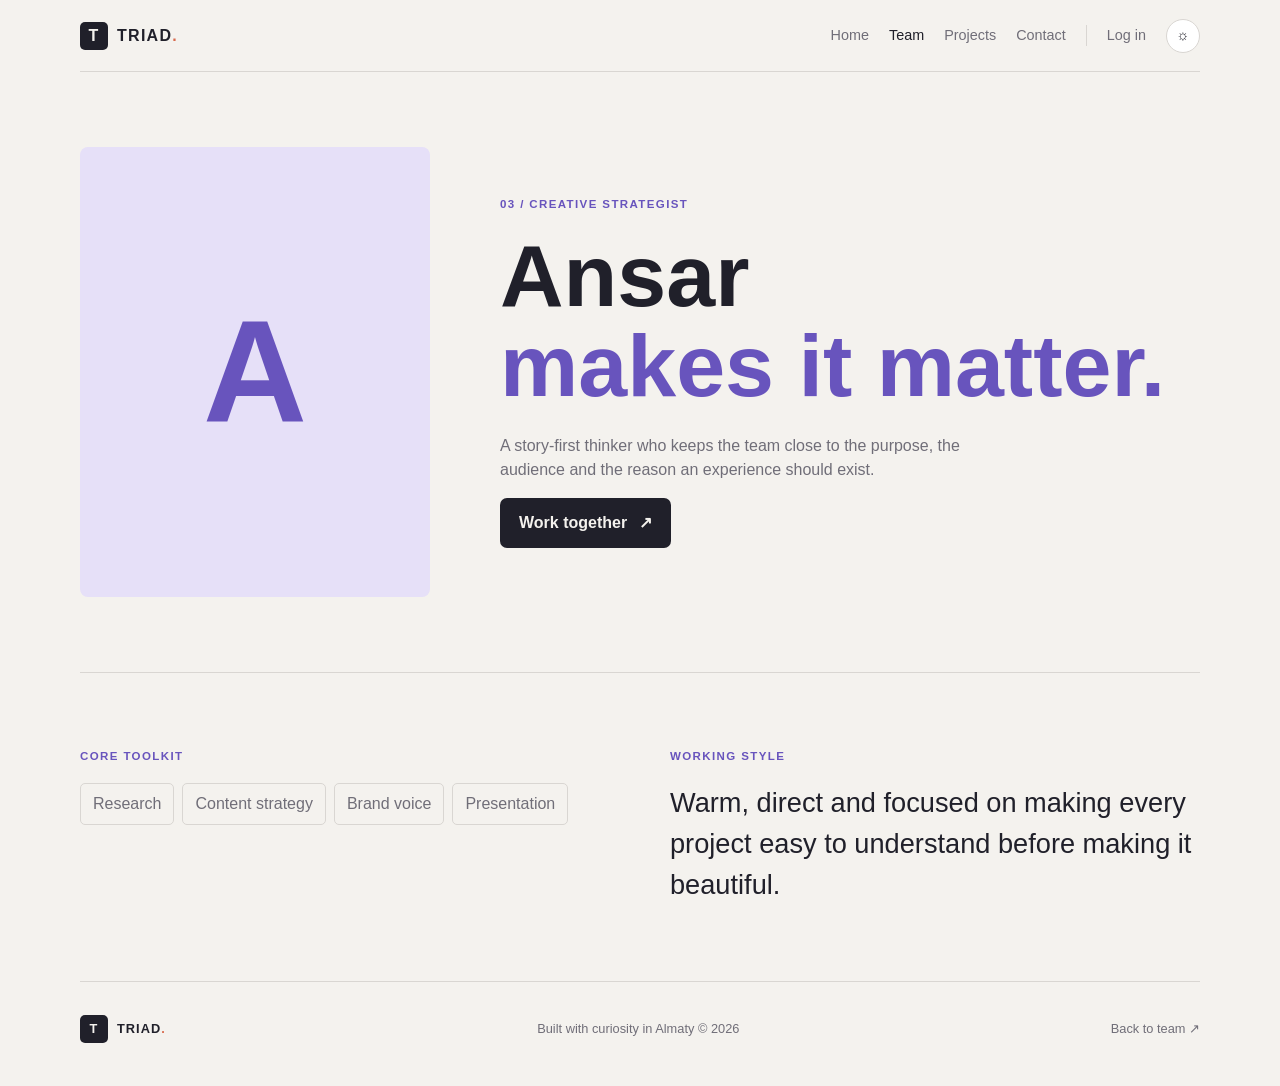
==== ansar.html @ 3bcd92ae "Build basic responsive team portfolio" ====
<!doctype html><html lang="en"><head><meta charset="UTF-8"><meta name="viewport" content="width=device-width, initial-scale=1.0"><title>Ansar | Triad Studio</title><link rel="preconnect" href="https://fonts.googleapis.com"><link rel="preconnect" href="https://fonts.gstatic.com" crossorigin><link href="https://fonts.googleapis.com/css2?family=DM+Sans:wght@400;500;600;700&family=Space+Grotesk:wght@500;600;700&display=swap" rel="stylesheet"><link rel="stylesheet" href="css/style.css"></head><body><div class="page-shell"><header class="site-header"><a class="brand" href="index.html"><span class="brand-mark">T</span><span>TRIAD<span class="brand-accent">.</span></span></a><button class="menu-toggle" aria-label="Open menu">☰</button><nav class="site-nav"><a href="index.html">Home</a><a class="active" href="team.html">Team</a><a href="projects.html">Projects</a><a href="contact.html">Contact</a><a class="nav-login" href="login.html">Log in</a><button class="theme-toggle" data-theme-toggle aria-label="Toggle light and dark mode">☼</button></nav></header><main><section class="profile-hero section"><div class="profile-photo avatar-placeholder profile-avatar">A</div><div><p class="eyebrow">03 / Creative strategist</p><h1>Ansar<br><span class="gradient-text">makes it matter.</span></h1><p class="intro-lead">A story-first thinker who keeps the team close to the purpose, the audience and the reason an experience should exist.</p><a class="button button-primary" href="contact.html">Work together <span>↗</span></a></div></section><section class="section profile-details"><div><p class="eyebrow">Core toolkit</p><div class="tag-list"><span>Research</span><span>Content strategy</span><span>Brand voice</span><span>Presentation</span></div></div><div><p class="eyebrow">Working style</p><p class="large-copy">Warm, direct and focused on making every project easy to understand before making it beautiful.</p></div></section></main><footer class="site-footer"><a class="brand" href="index.html"><span class="brand-mark">T</span><span>TRIAD<span class="brand-accent">.</span></span></a><p>Built with curiosity in Almaty © 2026</p><a href="team.html">Back to team ↗</a></footer></div><script src="js/script.js"></script></body></html>
---- css/style.css ----
:root{--bg:#f4f2ee;--card:#fff;--text:#20202a;--muted:#706e78;--line:#d9d6d2;--accent:#6854bd;--accent2:#d86a4d}
[data-theme="dark"]{--bg:#1d1c23;--card:#292731;--text:#f7f5fa;--muted:#b9b4c2;--line:#44404d;--accent:#ae9cff;--accent2:#ff9577}
*{box-sizing:border-box}body{margin:0;background:var(--bg);color:var(--text);font-family:Arial,Helvetica,sans-serif;line-height:1.5}a{color:inherit;text-decoration:none}button,input,textarea{font:inherit}button{cursor:pointer}.page-shell{max-width:1180px;margin:auto;padding:0 30px}.site-header{height:72px;border-bottom:1px solid var(--line);display:flex;align-items:center;justify-content:space-between}.brand{font-weight:700;letter-spacing:.08em;display:flex;gap:9px;align-items:center}.brand-mark{width:28px;height:28px;border-radius:5px;background:var(--text);color:var(--bg);display:grid;place-items:center}.brand-accent{color:var(--accent2)}.site-nav{display:flex;align-items:center;gap:20px;color:var(--muted);font-size:.9rem}.site-nav a:hover,.site-nav a.active{color:var(--text)}.nav-login{border-left:1px solid var(--line);padding-left:20px}.theme-toggle{width:34px;height:34px;border-radius:50%;border:1px solid var(--line);background:var(--card);color:var(--text)}.menu-toggle{display:none;background:none;border:0;color:var(--text);font-size:1.3rem}.section{padding:75px 0}.eyebrow{color:var(--accent);font-size:.72rem;font-weight:700;letter-spacing:.12em;text-transform:uppercase;margin:0 0 18px}.hero{display:grid;grid-template-columns:1fr 1fr;gap:70px;align-items:center}.hero h1,.page-intro h1{font-size:clamp(3.2rem,7vw,5.5rem);line-height:1.02;margin:0 0 25px}.gradient-text{color:var(--accent)}.hero-text,.intro-lead{color:var(--muted);max-width:500px;font-size:1rem}.hero-actions{display:flex;gap:25px;align-items:center;margin:30px 0 45px}.button{display:inline-flex;align-items:center;gap:12px;padding:12px 18px;border-radius:7px;font-weight:700;border:1px solid transparent}.button-primary{background:var(--text);color:var(--bg)}.button-secondary{background:var(--card);border-color:var(--line);color:var(--text)}.button:hover{opacity:.82}.text-link{font-weight:700;font-size:.9rem}.text-link span{color:var(--accent2);margin-left:6px}.hero-meta{display:flex;gap:22px;color:var(--muted);font-size:.78rem}.hero-meta strong{display:block;color:var(--text);font-size:1.2rem}.hero-art{min-height:380px;background:#e7e2f5;border:1px solid var(--line);border-radius:9px;padding:55px 40px;display:flex;align-items:center}.hero-card{background:var(--card);border:1px solid var(--line);padding:25px;border-radius:7px;width:100%;color:var(--text)}.mini-label{font-size:.68rem;color:var(--accent);font-weight:700;letter-spacing:.1em}.hero-card-title{font-size:1.8rem;font-weight:700;margin:25px 0}.hero-card p{color:var(--muted)}.status-row{font-size:.8rem;color:var(--muted);display:flex;gap:8px;align-items:center}.status-dot{width:8px;height:8px;background:#43a879;border-radius:50%}.intro-strip{display:grid;grid-template-columns:.5fr 1fr;gap:50px;border-top:1px solid var(--line);border-bottom:1px solid var(--line)}.strip-content{display:grid;grid-template-columns:1.2fr .8fr;gap:45px}.strip-content h2,.section-heading h2,.api-panel h2{font-size:2.6rem;line-height:1.1;margin:0}.strip-content p{color:var(--muted);margin:0}.section-heading{display:flex;justify-content:space-between;align-items:end;margin-bottom:35px}.team-preview,.projects-grid{display:grid;grid-template-columns:repeat(3,1fr);gap:18px}.person-card{min-height:350px;position:relative;overflow:hidden;border:1px solid var(--line);border-radius:8px;background:var(--card)}.person-card img{position:absolute;width:100%;height:100%;object-fit:cover}.person-card:first-child img,.team-row img{object-position:center 35%}.person-card:after{content:"";position:absolute;inset:45% 0 0;background:linear-gradient(transparent,rgba(0,0,0,.75))}.person-overlay{position:absolute;z-index:1;bottom:20px;left:20px;color:#fff}.person-overlay span{font-size:.68rem}.person-overlay h3{font-size:1.8rem;margin:5px 0}.placeholder-person{background:#e6e0f8}.avatar-placeholder{display:grid;place-items:center;font-size:9rem;font-weight:700;color:var(--accent);background:#e6e0f8}.work-teaser{border-top:1px solid var(--line)}.featured-project{display:grid;grid-template-columns:50px 1fr 45px;gap:25px;align-items:center;border-top:1px solid var(--line);border-bottom:1px solid var(--line);padding:28px 0}.project-number{color:var(--accent2);font-weight:700}.featured-project h3{font-size:2.8rem;margin:10px 0}.featured-project p,.project-card p,.team-row p{color:var(--muted)}.circle-arrow,.row-arrow{display:grid;place-items:center;border:1px solid var(--line);border-radius:7px;width:42px;height:42px}.site-footer{border-top:1px solid var(--line);padding:25px 0 35px;display:flex;justify-content:space-between;align-items:center;color:var(--muted);font-size:.8rem}.site-footer .brand{color:var(--text)}.page-intro{padding-bottom:35px}.team-list{padding-top:20px}.team-row{display:grid;grid-template-columns:45px 120px 1fr 45px;gap:24px;align-items:center;border-top:1px solid var(--line);padding:20px 0}.team-row:last-child{border-bottom:1px solid var(--line)}.team-row img,.row-avatar{width:120px;height:120px;border-radius:7px;object-fit:cover}.row-number{color:var(--accent2);font-weight:700}.team-row h2{font-size:2rem;margin:6px 0}.project-type{font-size:.68rem;text-transform:uppercase;letter-spacing:.08em;color:var(--muted)}.profile-hero{display:grid;grid-template-columns:350px 1fr;gap:70px;align-items:center}.profile-photo,.profile-avatar{height:450px;border-radius:8px;overflow:hidden}.profile-photo img{width:100%;height:100%;object-fit:cover;object-position:center 35%}.profile-hero h1{font-size:clamp(3.2rem,7vw,5.5rem);line-height:1.02;margin:0 0 24px}.profile-details{display:grid;grid-template-columns:1fr 1fr;gap:60px;border-top:1px solid var(--line)}.tag-list{display:flex;flex-wrap:wrap;gap:8px}.tag-list span,.filter-button{border:1px solid var(--line);background:transparent;color:var(--muted);padding:8px 12px;border-radius:5px}.large-copy{font-size:1.7rem;margin:0}.project-controls{display:flex;justify-content:space-between;gap:20px;align-items:center;padding-top:15px}.search-box{display:flex;gap:8px;align-items:center;border-bottom:1px solid var(--text);max-width:330px;width:100%;padding:8px 0}.search-box input{border:0;outline:0;background:transparent;color:var(--text);width:100%}.filter-list{display:flex;gap:8px;flex-wrap:wrap}.filter-button.active,.filter-button:hover{background:var(--text);color:var(--bg)}.project-card{border:1px solid var(--line);border-radius:8px;overflow:hidden;background:var(--card)}.project-card.hidden{display:none}.project-visual{height:180px;padding:20px;display:flex;flex-direction:column;justify-content:space-between;color:#fff}.visual-orange{background:#dc7654}.visual-purple{background:#7561bd}.visual-blue{background:#4d91a7}.project-visual strong{font-size:2rem;line-height:.9}.project-card-body{padding:20px}.project-card h2{font-size:1.7rem;margin:8px 0}.api-panel{display:grid;grid-template-columns:1fr 1fr;gap:60px;border-top:1px solid var(--line)}.api-result{border:1px solid var(--line);border-radius:8px;background:var(--card);padding:20px;min-height:140px}.loading-state{color:var(--muted)}.loader{display:inline-block;width:13px;height:13px;border:2px solid var(--line);border-top-color:var(--accent);border-radius:50%;animation:spin .8s linear infinite}.api-card h3{font-size:1.6rem;margin:8px 0}.api-card p{color:var(--muted)}.api-stats{display:flex;gap:15px;color:var(--muted);font-size:.78rem}.api-error{color:var(--accent2)}.contact-layout{display:grid;grid-template-columns:1fr .7fr;gap:70px}.form-card,.auth-card{background:var(--card);border:1px solid var(--line);border-radius:8px;padding:28px}.form-row{display:flex;flex-direction:column;gap:6px;margin-bottom:16px}.form-row label{font-size:.8rem;font-weight:700}.form-row input,.form-row textarea{border:0;border-bottom:1px solid var(--line);outline:0;background:transparent;color:var(--text);padding:9px 0}.field-error{color:#d24f47;min-height:17px;font-size:.74rem}.form-status{min-height:20px;color:#3c9b70;font-size:.8rem}.contact-email{font-size:2rem;font-weight:700;color:var(--accent)}.contact-fact{border-top:1px solid var(--line);padding:14px 0;display:flex;justify-content:space-between;color:var(--muted);font-size:.82rem}.contact-fact strong{color:var(--text)}.auth-wrap{display:grid;place-items:center;min-height:560px}.auth-card{width:min(100%,480px)}.auth-card h1{font-size:4rem;line-height:1.05;margin:0 0 15px}.auth-card>p{color:var(--muted)}.auth-switch{font-size:.85rem}.auth-switch a{color:var(--accent);font-weight:700}.profile-account{display:flex;align-items:center;gap:35px}.account-avatar{width:120px;height:120px;border-radius:8px;background:var(--accent);color:#fff;display:grid;place-items:center;font-size:3rem;font-weight:700}.profile-account h1{font-size:4rem;margin:0}.account-note{border-top:1px solid var(--line)}.account-note h2{font-size:2.5rem;max-width:650px}.account-note p:last-child{color:var(--muted);max-width:500px}@keyframes spin{to{transform:rotate(360deg)}}
@media(max-width:800px){.page-shell{padding:0 20px}.site-header{height:65px}.menu-toggle{display:block}.site-nav{display:none;position:absolute;z-index:3;top:65px;left:0;right:0;background:var(--card);border-bottom:1px solid var(--line);padding:20px;flex-direction:column;align-items:flex-start}.site-nav.open{display:flex}.nav-login{border:0;padding-left:0}.theme-toggle{position:absolute;right:20px;top:15px}.section{padding:55px 0}.hero,.intro-strip,.strip-content,.api-panel,.contact-layout,.profile-details{grid-template-columns:1fr;gap:35px}.hero-art{min-height:300px;padding:30px 20px}.hero h1,.page-intro h1{font-size:3.5rem}.hero-actions{margin-bottom:30px}.hero-meta{gap:14px;flex-wrap:wrap}.team-preview,.projects-grid{grid-template-columns:1fr}.person-card{min-height:300px}.section-heading{align-items:flex-start;flex-direction:column;gap:15px}.featured-project{grid-template-columns:35px 1fr 42px}.team-row{grid-template-columns:28px 70px 1fr 35px;gap:10px}.team-row img,.row-avatar{width:70px;height:85px}.team-row h2{font-size:1.3rem}.team-row p{font-size:.8rem}.profile-hero{grid-template-columns:1fr;gap:30px}.profile-photo,.profile-avatar{height:360px}.project-controls{align-items:stretch;flex-direction:column}.site-footer{align-items:flex-start;flex-direction:column;gap:14px}.profile-account{align-items:flex-start;flex-direction:column}.profile-account h1{font-size:3rem}}
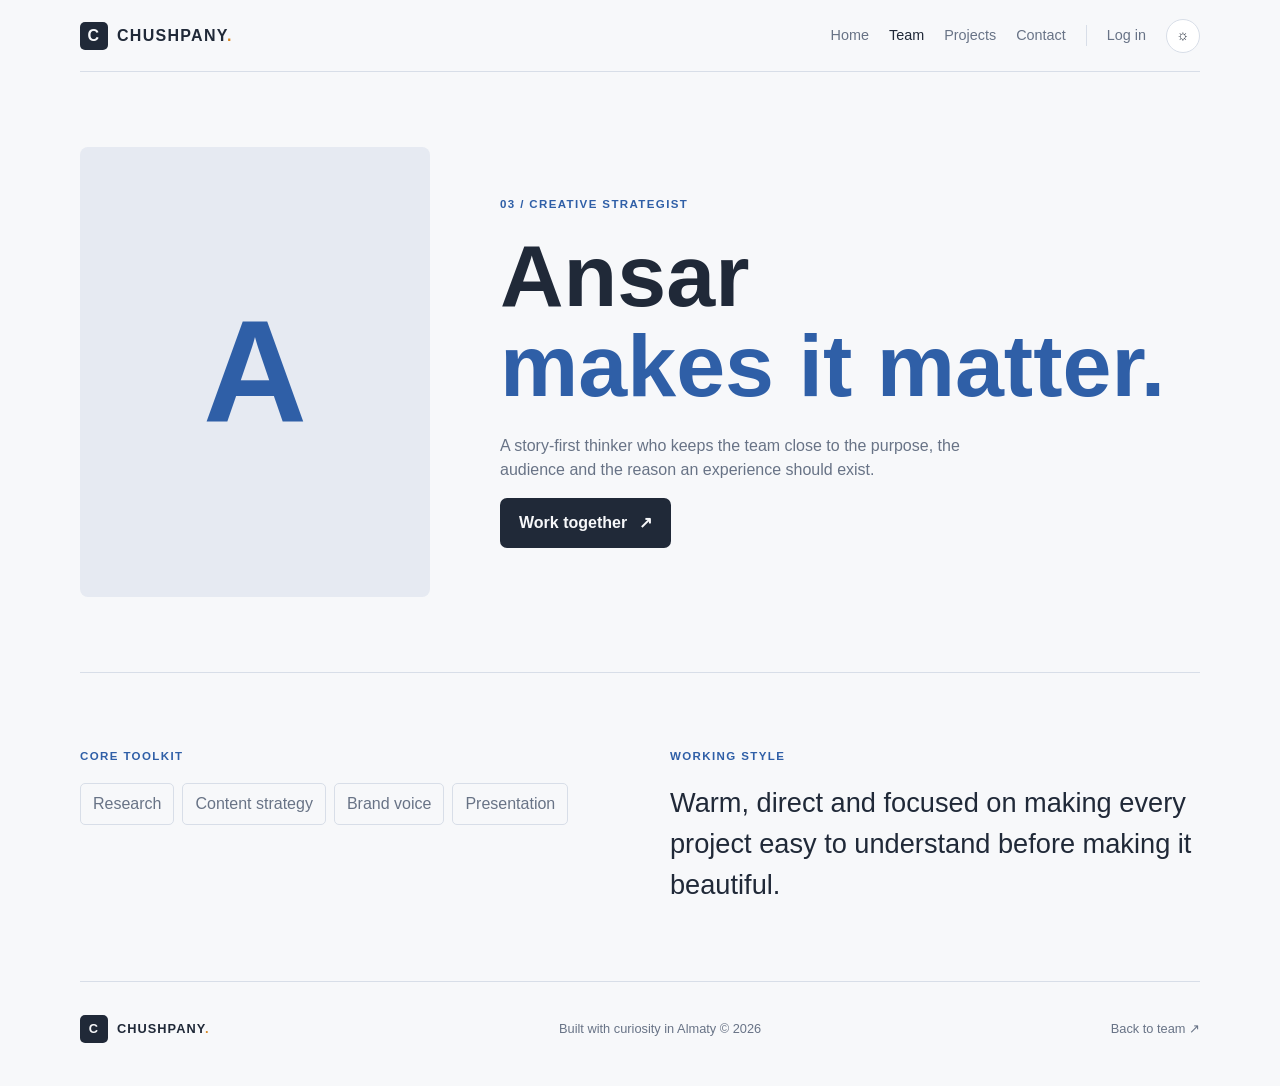
==== commit 8d9f16df: "Simplify shared styling and rename project" ====
--- a/ansar.html
+++ b/ansar.html
@@ -1 +1 @@
-<!doctype html><html lang="en"><head><meta charset="UTF-8"><meta name="viewport" content="width=device-width, initial-scale=1.0"><title>Ansar | Triad Studio</title><link rel="preconnect" href="https://fonts.googleapis.com"><link rel="preconnect" href="https://fonts.gstatic.com" crossorigin><link href="https://fonts.googleapis.com/css2?family=DM+Sans:wght@400;500;600;700&family=Space+Grotesk:wght@500;600;700&display=swap" rel="stylesheet"><link rel="stylesheet" href="css/style.css"></head><body><div class="page-shell"><header class="site-header"><a class="brand" href="index.html"><span class="brand-mark">T</span><span>TRIAD<span class="brand-accent">.</span></span></a><button class="menu-toggle" aria-label="Open menu">☰</button><nav class="site-nav"><a href="index.html">Home</a><a class="active" href="team.html">Team</a><a href="projects.html">Projects</a><a href="contact.html">Contact</a><a class="nav-login" href="login.html">Log in</a><button class="theme-toggle" data-theme-toggle aria-label="Toggle light and dark mode">☼</button></nav></header><main><section class="profile-hero section"><div class="profile-photo avatar-placeholder profile-avatar">A</div><div><p class="eyebrow">03 / Creative strategist</p><h1>Ansar<br><span class="gradient-text">makes it matter.</span></h1><p class="intro-lead">A story-first thinker who keeps the team close to the purpose, the audience and the reason an experience should exist.</p><a class="button button-primary" href="contact.html">Work together <span>↗</span></a></div></section><section class="section profile-details"><div><p class="eyebrow">Core toolkit</p><div class="tag-list"><span>Research</span><span>Content strategy</span><span>Brand voice</span><span>Presentation</span></div></div><div><p class="eyebrow">Working style</p><p class="large-copy">Warm, direct and focused on making every project easy to understand before making it beautiful.</p></div></section></main><footer class="site-footer"><a class="brand" href="index.html"><span class="brand-mark">T</span><span>TRIAD<span class="brand-accent">.</span></span></a><p>Built with curiosity in Almaty © 2026</p><a href="team.html">Back to team ↗</a></footer></div><script src="js/script.js"></script></body></html>
+<!doctype html><html lang="en"><head><meta charset="UTF-8"><meta name="viewport" content="width=device-width, initial-scale=1.0"><title>Ansar | Chushpany</title><link rel="preconnect" href="https://fonts.googleapis.com"><link rel="preconnect" href="https://fonts.gstatic.com" crossorigin><link href="https://fonts.googleapis.com/css2?family=DM+Sans:wght@400;500;600;700&family=Space+Grotesk:wght@500;600;700&display=swap" rel="stylesheet"><link rel="stylesheet" href="css/style.css"></head><body><div class="page-shell"><header class="site-header"><a class="brand" href="index.html"><span class="brand-mark">C</span><span>CHUSHPANY<span class="brand-accent">.</span></span></a><button class="menu-toggle" aria-label="Open menu">☰</button><nav class="site-nav"><a href="index.html">Home</a><a class="active" href="team.html">Team</a><a href="projects.html">Projects</a><a href="contact.html">Contact</a><a class="nav-login" href="login.html">Log in</a><button class="theme-toggle" data-theme-toggle aria-label="Toggle light and dark mode">☼</button></nav></header><main><section class="profile-hero section"><div class="profile-photo avatar-placeholder profile-avatar">A</div><div><p class="eyebrow">03 / Creative strategist</p><h1>Ansar<br><span class="gradient-text">makes it matter.</span></h1><p class="intro-lead">A story-first thinker who keeps the team close to the purpose, the audience and the reason an experience should exist.</p><a class="button button-primary" href="contact.html">Work together <span>↗</span></a></div></section><section class="section profile-details"><div><p class="eyebrow">Core toolkit</p><div class="tag-list"><span>Research</span><span>Content strategy</span><span>Brand voice</span><span>Presentation</span></div></div><div><p class="eyebrow">Working style</p><p class="large-copy">Warm, direct and focused on making every project easy to understand before making it beautiful.</p></div></section></main><footer class="site-footer"><a class="brand" href="index.html"><span class="brand-mark">C</span><span>CHUSHPANY<span class="brand-accent">.</span></span></a><p>Built with curiosity in Almaty © 2026</p><a href="team.html">Back to team ↗</a></footer></div><script src="js/script.js"></script></body></html>
--- a/css/style.css
+++ b/css/style.css
@@ -1,4 +1,87 @@
-:root{--bg:#f4f2ee;--card:#fff;--text:#20202a;--muted:#706e78;--line:#d9d6d2;--accent:#6854bd;--accent2:#d86a4d}
-[data-theme="dark"]{--bg:#1d1c23;--card:#292731;--text:#f7f5fa;--muted:#b9b4c2;--line:#44404d;--accent:#ae9cff;--accent2:#ff9577}
-*{box-sizing:border-box}body{margin:0;background:var(--bg);color:var(--text);font-family:Arial,Helvetica,sans-serif;line-height:1.5}a{color:inherit;text-decoration:none}button,input,textarea{font:inherit}button{cursor:pointer}.page-shell{max-width:1180px;margin:auto;padding:0 30px}.site-header{height:72px;border-bottom:1px solid var(--line);display:flex;align-items:center;justify-content:space-between}.brand{font-weight:700;letter-spacing:.08em;display:flex;gap:9px;align-items:center}.brand-mark{width:28px;height:28px;border-radius:5px;background:var(--text);color:var(--bg);display:grid;place-items:center}.brand-accent{color:var(--accent2)}.site-nav{display:flex;align-items:center;gap:20px;color:var(--muted);font-size:.9rem}.site-nav a:hover,.site-nav a.active{color:var(--text)}.nav-login{border-left:1px solid var(--line);padding-left:20px}.theme-toggle{width:34px;height:34px;border-radius:50%;border:1px solid var(--line);background:var(--card);color:var(--text)}.menu-toggle{display:none;background:none;border:0;color:var(--text);font-size:1.3rem}.section{padding:75px 0}.eyebrow{color:var(--accent);font-size:.72rem;font-weight:700;letter-spacing:.12em;text-transform:uppercase;margin:0 0 18px}.hero{display:grid;grid-template-columns:1fr 1fr;gap:70px;align-items:center}.hero h1,.page-intro h1{font-size:clamp(3.2rem,7vw,5.5rem);line-height:1.02;margin:0 0 25px}.gradient-text{color:var(--accent)}.hero-text,.intro-lead{color:var(--muted);max-width:500px;font-size:1rem}.hero-actions{display:flex;gap:25px;align-items:center;margin:30px 0 45px}.button{display:inline-flex;align-items:center;gap:12px;padding:12px 18px;border-radius:7px;font-weight:700;border:1px solid transparent}.button-primary{background:var(--text);color:var(--bg)}.button-secondary{background:var(--card);border-color:var(--line);color:var(--text)}.button:hover{opacity:.82}.text-link{font-weight:700;font-size:.9rem}.text-link span{color:var(--accent2);margin-left:6px}.hero-meta{display:flex;gap:22px;color:var(--muted);font-size:.78rem}.hero-meta strong{display:block;color:var(--text);font-size:1.2rem}.hero-art{min-height:380px;background:#e7e2f5;border:1px solid var(--line);border-radius:9px;padding:55px 40px;display:flex;align-items:center}.hero-card{background:var(--card);border:1px solid var(--line);padding:25px;border-radius:7px;width:100%;color:var(--text)}.mini-label{font-size:.68rem;color:var(--accent);font-weight:700;letter-spacing:.1em}.hero-card-title{font-size:1.8rem;font-weight:700;margin:25px 0}.hero-card p{color:var(--muted)}.status-row{font-size:.8rem;color:var(--muted);display:flex;gap:8px;align-items:center}.status-dot{width:8px;height:8px;background:#43a879;border-radius:50%}.intro-strip{display:grid;grid-template-columns:.5fr 1fr;gap:50px;border-top:1px solid var(--line);border-bottom:1px solid var(--line)}.strip-content{display:grid;grid-template-columns:1.2fr .8fr;gap:45px}.strip-content h2,.section-heading h2,.api-panel h2{font-size:2.6rem;line-height:1.1;margin:0}.strip-content p{color:var(--muted);margin:0}.section-heading{display:flex;justify-content:space-between;align-items:end;margin-bottom:35px}.team-preview,.projects-grid{display:grid;grid-template-columns:repeat(3,1fr);gap:18px}.person-card{min-height:350px;position:relative;overflow:hidden;border:1px solid var(--line);border-radius:8px;background:var(--card)}.person-card img{position:absolute;width:100%;height:100%;object-fit:cover}.person-card:first-child img,.team-row img{object-position:center 35%}.person-card:after{content:"";position:absolute;inset:45% 0 0;background:linear-gradient(transparent,rgba(0,0,0,.75))}.person-overlay{position:absolute;z-index:1;bottom:20px;left:20px;color:#fff}.person-overlay span{font-size:.68rem}.person-overlay h3{font-size:1.8rem;margin:5px 0}.placeholder-person{background:#e6e0f8}.avatar-placeholder{display:grid;place-items:center;font-size:9rem;font-weight:700;color:var(--accent);background:#e6e0f8}.work-teaser{border-top:1px solid var(--line)}.featured-project{display:grid;grid-template-columns:50px 1fr 45px;gap:25px;align-items:center;border-top:1px solid var(--line);border-bottom:1px solid var(--line);padding:28px 0}.project-number{color:var(--accent2);font-weight:700}.featured-project h3{font-size:2.8rem;margin:10px 0}.featured-project p,.project-card p,.team-row p{color:var(--muted)}.circle-arrow,.row-arrow{display:grid;place-items:center;border:1px solid var(--line);border-radius:7px;width:42px;height:42px}.site-footer{border-top:1px solid var(--line);padding:25px 0 35px;display:flex;justify-content:space-between;align-items:center;color:var(--muted);font-size:.8rem}.site-footer .brand{color:var(--text)}.page-intro{padding-bottom:35px}.team-list{padding-top:20px}.team-row{display:grid;grid-template-columns:45px 120px 1fr 45px;gap:24px;align-items:center;border-top:1px solid var(--line);padding:20px 0}.team-row:last-child{border-bottom:1px solid var(--line)}.team-row img,.row-avatar{width:120px;height:120px;border-radius:7px;object-fit:cover}.row-number{color:var(--accent2);font-weight:700}.team-row h2{font-size:2rem;margin:6px 0}.project-type{font-size:.68rem;text-transform:uppercase;letter-spacing:.08em;color:var(--muted)}.profile-hero{display:grid;grid-template-columns:350px 1fr;gap:70px;align-items:center}.profile-photo,.profile-avatar{height:450px;border-radius:8px;overflow:hidden}.profile-photo img{width:100%;height:100%;object-fit:cover;object-position:center 35%}.profile-hero h1{font-size:clamp(3.2rem,7vw,5.5rem);line-height:1.02;margin:0 0 24px}.profile-details{display:grid;grid-template-columns:1fr 1fr;gap:60px;border-top:1px solid var(--line)}.tag-list{display:flex;flex-wrap:wrap;gap:8px}.tag-list span,.filter-button{border:1px solid var(--line);background:transparent;color:var(--muted);padding:8px 12px;border-radius:5px}.large-copy{font-size:1.7rem;margin:0}.project-controls{display:flex;justify-content:space-between;gap:20px;align-items:center;padding-top:15px}.search-box{display:flex;gap:8px;align-items:center;border-bottom:1px solid var(--text);max-width:330px;width:100%;padding:8px 0}.search-box input{border:0;outline:0;background:transparent;color:var(--text);width:100%}.filter-list{display:flex;gap:8px;flex-wrap:wrap}.filter-button.active,.filter-button:hover{background:var(--text);color:var(--bg)}.project-card{border:1px solid var(--line);border-radius:8px;overflow:hidden;background:var(--card)}.project-card.hidden{display:none}.project-visual{height:180px;padding:20px;display:flex;flex-direction:column;justify-content:space-between;color:#fff}.visual-orange{background:#dc7654}.visual-purple{background:#7561bd}.visual-blue{background:#4d91a7}.project-visual strong{font-size:2rem;line-height:.9}.project-card-body{padding:20px}.project-card h2{font-size:1.7rem;margin:8px 0}.api-panel{display:grid;grid-template-columns:1fr 1fr;gap:60px;border-top:1px solid var(--line)}.api-result{border:1px solid var(--line);border-radius:8px;background:var(--card);padding:20px;min-height:140px}.loading-state{color:var(--muted)}.loader{display:inline-block;width:13px;height:13px;border:2px solid var(--line);border-top-color:var(--accent);border-radius:50%;animation:spin .8s linear infinite}.api-card h3{font-size:1.6rem;margin:8px 0}.api-card p{color:var(--muted)}.api-stats{display:flex;gap:15px;color:var(--muted);font-size:.78rem}.api-error{color:var(--accent2)}.contact-layout{display:grid;grid-template-columns:1fr .7fr;gap:70px}.form-card,.auth-card{background:var(--card);border:1px solid var(--line);border-radius:8px;padding:28px}.form-row{display:flex;flex-direction:column;gap:6px;margin-bottom:16px}.form-row label{font-size:.8rem;font-weight:700}.form-row input,.form-row textarea{border:0;border-bottom:1px solid var(--line);outline:0;background:transparent;color:var(--text);padding:9px 0}.field-error{color:#d24f47;min-height:17px;font-size:.74rem}.form-status{min-height:20px;color:#3c9b70;font-size:.8rem}.contact-email{font-size:2rem;font-weight:700;color:var(--accent)}.contact-fact{border-top:1px solid var(--line);padding:14px 0;display:flex;justify-content:space-between;color:var(--muted);font-size:.82rem}.contact-fact strong{color:var(--text)}.auth-wrap{display:grid;place-items:center;min-height:560px}.auth-card{width:min(100%,480px)}.auth-card h1{font-size:4rem;line-height:1.05;margin:0 0 15px}.auth-card>p{color:var(--muted)}.auth-switch{font-size:.85rem}.auth-switch a{color:var(--accent);font-weight:700}.profile-account{display:flex;align-items:center;gap:35px}.account-avatar{width:120px;height:120px;border-radius:8px;background:var(--accent);color:#fff;display:grid;place-items:center;font-size:3rem;font-weight:700}.profile-account h1{font-size:4rem;margin:0}.account-note{border-top:1px solid var(--line)}.account-note h2{font-size:2.5rem;max-width:650px}.account-note p:last-child{color:var(--muted);max-width:500px}@keyframes spin{to{transform:rotate(360deg)}}
-@media(max-width:800px){.page-shell{padding:0 20px}.site-header{height:65px}.menu-toggle{display:block}.site-nav{display:none;position:absolute;z-index:3;top:65px;left:0;right:0;background:var(--card);border-bottom:1px solid var(--line);padding:20px;flex-direction:column;align-items:flex-start}.site-nav.open{display:flex}.nav-login{border:0;padding-left:0}.theme-toggle{position:absolute;right:20px;top:15px}.section{padding:55px 0}.hero,.intro-strip,.strip-content,.api-panel,.contact-layout,.profile-details{grid-template-columns:1fr;gap:35px}.hero-art{min-height:300px;padding:30px 20px}.hero h1,.page-intro h1{font-size:3.5rem}.hero-actions{margin-bottom:30px}.hero-meta{gap:14px;flex-wrap:wrap}.team-preview,.projects-grid{grid-template-columns:1fr}.person-card{min-height:300px}.section-heading{align-items:flex-start;flex-direction:column;gap:15px}.featured-project{grid-template-columns:35px 1fr 42px}.team-row{grid-template-columns:28px 70px 1fr 35px;gap:10px}.team-row img,.row-avatar{width:70px;height:85px}.team-row h2{font-size:1.3rem}.team-row p{font-size:.8rem}.profile-hero{grid-template-columns:1fr;gap:30px}.profile-photo,.profile-avatar{height:360px}.project-controls{align-items:stretch;flex-direction:column}.site-footer{align-items:flex-start;flex-direction:column;gap:14px}.profile-account{align-items:flex-start;flex-direction:column}.profile-account h1{font-size:3rem}}
+:root {
+  --bg: #f7f8fa;
+  --card: #ffffff;
+  --text: #202938;
+  --muted: #687386;
+  --line: #d8dee8;
+  --accent: #2f5fa7;
+  --accent2: #d88724;
+}
+
+[data-theme="dark"] {
+  --bg: #20252d;
+  --card: #2b323c;
+  --text: #f3f5f8;
+  --muted: #b5bfce;
+  --line: #48515e;
+  --accent: #8db4ed;
+  --accent2: #f0b45e;
+}
+
+* { box-sizing: border-box; }
+body { margin: 0; background: var(--bg); color: var(--text); font-family: Arial, Helvetica, sans-serif; line-height: 1.5; }
+a { color: inherit; text-decoration: none; }
+button, input, textarea { font: inherit; }
+button { cursor: pointer; }
+.page-shell { max-width: 1180px; margin: auto; padding: 0 30px; }
+.site-header { height: 72px; border-bottom: 1px solid var(--line); display: flex; align-items: center; justify-content: space-between; }
+.brand { font-weight: 700; letter-spacing: .08em; display: flex; gap: 9px; align-items: center; }
+.brand-mark { width: 28px; height: 28px; border-radius: 5px; background: var(--text); color: var(--bg); display: grid; place-items: center; }
+.brand-accent { color: var(--accent2); }
+.site-nav { display: flex; align-items: center; gap: 20px; color: var(--muted); font-size: .9rem; }
+.site-nav a:hover, .site-nav a.active { color: var(--text); }
+.nav-login { border-left: 1px solid var(--line); padding-left: 20px; }
+.theme-toggle { width: 34px; height: 34px; border-radius: 50%; border: 1px solid var(--line); background: var(--card); color: var(--text); }
+.menu-toggle { display: none; background: none; border: 0; color: var(--text); font-size: 1.3rem; }
+.section { padding: 75px 0; }
+.eyebrow { color: var(--accent); font-size: .72rem; font-weight: 700; letter-spacing: .12em; text-transform: uppercase; margin: 0 0 18px; }
+.hero { display: grid; grid-template-columns: 1fr 1fr; gap: 70px; align-items: center; }
+.hero h1, .page-intro h1 { font-size: clamp(3.2rem, 7vw, 5.5rem); line-height: 1.02; margin: 0 0 25px; }
+.gradient-text { color: var(--accent); }
+.hero-text, .intro-lead { color: var(--muted); max-width: 500px; font-size: 1rem; }
+.hero-actions { display: flex; gap: 25px; align-items: center; margin: 30px 0 45px; }
+.button { display: inline-flex; align-items: center; gap: 12px; padding: 12px 18px; border-radius: 7px; font-weight: 700; border: 1px solid transparent; }
+.button-primary { background: var(--text); color: var(--bg); }
+.button-secondary { background: var(--card); border-color: var(--line); color: var(--text); }
+.button:hover { opacity: .82; }
+.text-link { font-weight: 700; font-size: .9rem; }
+.text-link span { color: var(--accent2); margin-left: 6px; }
+.hero-meta { display: flex; gap: 22px; color: var(--muted); font-size: .78rem; }
+.hero-meta strong { display: block; color: var(--text); font-size: 1.2rem; }
+.hero-art { min-height: 380px; background: #e7eaf2; border: 1px solid var(--line); border-radius: 9px; padding: 55px 40px; display: flex; align-items: center; }
+.hero-card { background: var(--card); border: 1px solid var(--line); padding: 25px; border-radius: 7px; width: 100%; color: var(--text); }
+.mini-label { font-size: .68rem; color: var(--accent); font-weight: 700; letter-spacing: .1em; }
+.hero-card-title { font-size: 1.8rem; font-weight: 700; margin: 25px 0; }
+.hero-card p { color: var(--muted); }
+.status-row { font-size: .8rem; color: var(--muted); display: flex; gap: 8px; align-items: center; }
+.status-dot { width: 8px; height: 8px; background: #43a879; border-radius: 50%; }
+.intro-strip { display:grid; grid-template-columns:.5fr 1fr; gap:50px; border-top:1px solid var(--line); border-bottom:1px solid var(--line); }
+.strip-content { display:grid; grid-template-columns:1.2fr .8fr; gap:45px; }
+.strip-content h2,.section-heading h2,.api-panel h2 { font-size:2.6rem; line-height:1.1; margin:0; }
+.strip-content p { color:var(--muted); margin:0; }
+.section-heading { display:flex; justify-content:space-between; align-items:end; margin-bottom:35px; }
+.team-preview,.projects-grid { display:grid; grid-template-columns:repeat(3,1fr); gap:18px; }
+.person-card { min-height:350px; position:relative; overflow:hidden; border:1px solid var(--line); border-radius:8px; background:var(--card); }
+.person-card img { position:absolute; width:100%; height:100%; object-fit:cover; }
+.person-card:first-child img,.team-row img { object-position:center 35%; }
+.person-card:after { content:""; position:absolute; inset:45% 0 0; background:linear-gradient(transparent,rgba(0,0,0,.75)); }
+.person-overlay { position:absolute; z-index:1; bottom:20px; left:20px; color:#fff; }
+.person-overlay span { font-size:.68rem; }.person-overlay h3 { font-size:1.8rem; margin:5px 0; }
+.placeholder-person,.avatar-placeholder { background:#e6eaf2; }.avatar-placeholder { display:grid; place-items:center; font-size:9rem; font-weight:700; color:var(--accent); }
+.work-teaser { border-top:1px solid var(--line); }.featured-project { display:grid; grid-template-columns:50px 1fr 45px; gap:25px; align-items:center; border-top:1px solid var(--line); border-bottom:1px solid var(--line); padding:28px 0; }
+.project-number { color:var(--accent2); font-weight:700; }.featured-project h3 { font-size:2.8rem; margin:10px 0; }.featured-project p,.project-card p,.team-row p { color:var(--muted); }
+.circle-arrow,.row-arrow { display:grid; place-items:center; border:1px solid var(--line); border-radius:7px; width:42px; height:42px; }
+.site-footer { border-top:1px solid var(--line); padding:25px 0 35px; display:flex; justify-content:space-between; align-items:center; color:var(--muted); font-size:.8rem; }.site-footer .brand { color:var(--text); }
+.page-intro { padding-bottom:35px; }.team-list { padding-top:20px; }.team-row { display:grid; grid-template-columns:45px 120px 1fr 45px; gap:24px; align-items:center; border-top:1px solid var(--line); padding:20px 0; }.team-row:last-child { border-bottom:1px solid var(--line); }
+.team-row img,.row-avatar { width:120px; height:120px; border-radius:7px; object-fit:cover; }.row-number { color:var(--accent2); font-weight:700; }.team-row h2 { font-size:2rem; margin:6px 0; }.project-type { font-size:.68rem; text-transform:uppercase; letter-spacing:.08em; color:var(--muted); }
+.profile-hero { display:grid; grid-template-columns:350px 1fr; gap:70px; align-items:center; }.profile-photo,.profile-avatar { height:450px; border-radius:8px; overflow:hidden; }.profile-photo img { width:100%; height:100%; object-fit:cover; object-position:center 35%; }.profile-hero h1 { font-size:clamp(3.2rem,7vw,5.5rem); line-height:1.02; margin:0 0 24px; }
+.profile-details { display:grid; grid-template-columns:1fr 1fr; gap:60px; border-top:1px solid var(--line); }.tag-list { display:flex; flex-wrap:wrap; gap:8px; }.tag-list span,.filter-button { border:1px solid var(--line); background:transparent; color:var(--muted); padding:8px 12px; border-radius:5px; }.large-copy { font-size:1.7rem; margin:0; }
+.project-controls { display:flex; justify-content:space-between; gap:20px; align-items:center; padding-top:15px; }.search-box { display:flex; gap:8px; align-items:center; border-bottom:1px solid var(--text); max-width:330px; width:100%; padding:8px 0; }.search-box input { border:0; outline:0; background:transparent; color:var(--text); width:100%; }.filter-list { display:flex; gap:8px; flex-wrap:wrap; }.filter-button.active,.filter-button:hover { background:var(--text); color:var(--bg); }
+.project-card { border:1px solid var(--line); border-radius:8px; overflow:hidden; background:var(--card); }.project-card.hidden { display:none; }.project-visual { height:180px; padding:20px; display:flex; flex-direction:column; justify-content:space-between; color:#fff; }.visual-orange { background:#dc7654; }.visual-purple { background:#7561bd; }.visual-blue { background:#4d91a7; }.project-visual strong { font-size:2rem; line-height:.9; }.project-card-body { padding:20px; }.project-card h2 { font-size:1.7rem; margin:8px 0; }
+.api-panel { display:grid; grid-template-columns:1fr 1fr; gap:60px; border-top:1px solid var(--line); }.api-result { border:1px solid var(--line); border-radius:8px; background:var(--card); padding:20px; min-height:140px; }.loading-state { color:var(--muted); }.loader { display:inline-block; width:13px; height:13px; border:2px solid var(--line); border-top-color:var(--accent); border-radius:50%; animation:spin .8s linear infinite; }.api-card h3 { font-size:1.6rem; margin:8px 0; }.api-card p { color:var(--muted); }.api-stats { display:flex; gap:15px; color:var(--muted); font-size:.78rem; }.api-error { color:var(--accent2); }
+.contact-layout { display:grid; grid-template-columns:1fr .7fr; gap:70px; }.form-card,.auth-card { background:var(--card); border:1px solid var(--line); border-radius:8px; padding:28px; }.form-row { display:flex; flex-direction:column; gap:6px; margin-bottom:16px; }.form-row label { font-size:.8rem; font-weight:700; }.form-row input,.form-row textarea { border:0; border-bottom:1px solid var(--line); outline:0; background:transparent; color:var(--text); padding:9px 0; }.field-error { color:#d24f47; min-height:17px; font-size:.74rem; }.form-status { min-height:20px; color:#3c9b70; font-size:.8rem; }.contact-email { font-size:2rem; font-weight:700; color:var(--accent); }.contact-fact { border-top:1px solid var(--line); padding:14px 0; display:flex; justify-content:space-between; color:var(--muted); font-size:.82rem; }.contact-fact strong { color:var(--text); }
+.auth-wrap { display:grid; place-items:center; min-height:560px; }.auth-card { width:min(100%,480px); }.auth-card h1 { font-size:4rem; line-height:1.05; margin:0 0 15px; }.auth-card>p { color:var(--muted); }.auth-switch { font-size:.85rem; }.auth-switch a { color:var(--accent); font-weight:700; }.profile-account { display:flex; align-items:center; gap:35px; }.account-avatar { width:120px; height:120px; border-radius:8px; background:var(--accent); color:#fff; display:grid; place-items:center; font-size:3rem; font-weight:700; }.profile-account h1 { font-size:4rem; margin:0; }.account-note { border-top:1px solid var(--line); }.account-note h2 { font-size:2.5rem; max-width:650px; }.account-note p:last-child { color:var(--muted); max-width:500px; }
+@keyframes spin { to { transform:rotate(360deg); } }
+@media(max-width:800px) {
+  .page-shell { padding:0 20px; }.site-header { height:65px; }.menu-toggle { display:block; }.site-nav { display:none; position:absolute; z-index:3; top:65px; left:0; right:0; background:var(--card); border-bottom:1px solid var(--line); padding:20px; flex-direction:column; align-items:flex-start; }.site-nav.open { display:flex; }.nav-login { border:0; padding-left:0; }.theme-toggle { position:absolute; right:20px; top:15px; }.section { padding:55px 0; }.hero,.intro-strip,.strip-content,.api-panel,.contact-layout,.profile-details { grid-template-columns:1fr; gap:35px; }.hero-art { min-height:300px; padding:30px 20px; }.hero h1,.page-intro h1 { font-size:3.5rem; }.hero-actions { margin-bottom:30px; }.hero-meta { gap:14px; flex-wrap:wrap; }.team-preview,.projects-grid { grid-template-columns:1fr; }.person-card { min-height:300px; }.section-heading { align-items:flex-start; flex-direction:column; gap:15px; }.featured-project { grid-template-columns:35px 1fr 42px; }.team-row { grid-template-columns:28px 70px 1fr 35px; gap:10px; }.team-row img,.row-avatar { width:70px; height:85px; }.team-row h2 { font-size:1.3rem; }.team-row p { font-size:.8rem; }.profile-hero { grid-template-columns:1fr; gap:30px; }.profile-photo,.profile-avatar { height:360px; }.project-controls { align-items:stretch; flex-direction:column; }.site-footer { align-items:flex-start; flex-direction:column; gap:14px; }.profile-account { align-items:flex-start; flex-direction:column; }.profile-account h1 { font-size:3rem; }
+}
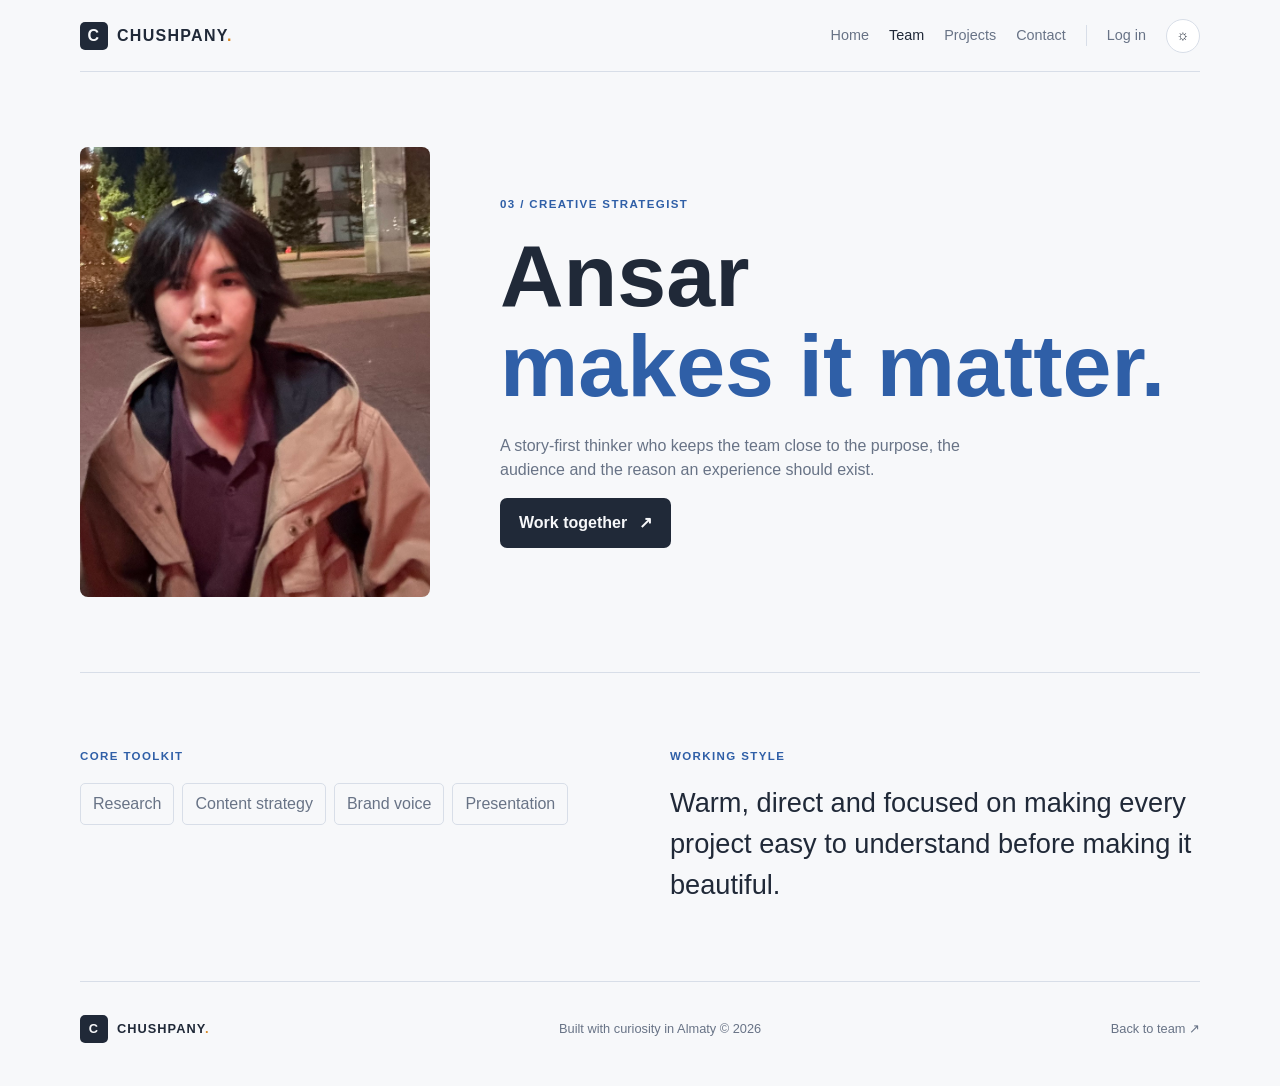
==== commit 6dd94ba3: "Add Ansar portrait" ====
--- a/ansar.html
+++ b/ansar.html
@@ -1 +1 @@
-<!doctype html><html lang="en"><head><meta charset="UTF-8"><meta name="viewport" content="width=device-width, initial-scale=1.0"><title>Ansar | Chushpany</title><link rel="preconnect" href="https://fonts.googleapis.com"><link rel="preconnect" href="https://fonts.gstatic.com" crossorigin><link href="https://fonts.googleapis.com/css2?family=DM+Sans:wght@400;500;600;700&family=Space+Grotesk:wght@500;600;700&display=swap" rel="stylesheet"><link rel="stylesheet" href="css/style.css"></head><body><div class="page-shell"><header class="site-header"><a class="brand" href="index.html"><span class="brand-mark">C</span><span>CHUSHPANY<span class="brand-accent">.</span></span></a><button class="menu-toggle" aria-label="Open menu">☰</button><nav class="site-nav"><a href="index.html">Home</a><a class="active" href="team.html">Team</a><a href="projects.html">Projects</a><a href="contact.html">Contact</a><a class="nav-login" href="login.html">Log in</a><button class="theme-toggle" data-theme-toggle aria-label="Toggle light and dark mode">☼</button></nav></header><main><section class="profile-hero section"><div class="profile-photo avatar-placeholder profile-avatar">A</div><div><p class="eyebrow">03 / Creative strategist</p><h1>Ansar<br><span class="gradient-text">makes it matter.</span></h1><p class="intro-lead">A story-first thinker who keeps the team close to the purpose, the audience and the reason an experience should exist.</p><a class="button button-primary" href="contact.html">Work together <span>↗</span></a></div></section><section class="section profile-details"><div><p class="eyebrow">Core toolkit</p><div class="tag-list"><span>Research</span><span>Content strategy</span><span>Brand voice</span><span>Presentation</span></div></div><div><p class="eyebrow">Working style</p><p class="large-copy">Warm, direct and focused on making every project easy to understand before making it beautiful.</p></div></section></main><footer class="site-footer"><a class="brand" href="index.html"><span class="brand-mark">C</span><span>CHUSHPANY<span class="brand-accent">.</span></span></a><p>Built with curiosity in Almaty © 2026</p><a href="team.html">Back to team ↗</a></footer></div><script src="js/script.js"></script></body></html>
+<!doctype html><html lang="en"><head><meta charset="UTF-8"><meta name="viewport" content="width=device-width, initial-scale=1.0"><title>Ansar | Chushpany</title><link rel="preconnect" href="https://fonts.googleapis.com"><link rel="preconnect" href="https://fonts.gstatic.com" crossorigin><link href="https://fonts.googleapis.com/css2?family=DM+Sans:wght@400;500;600;700&family=Space+Grotesk:wght@500;600;700&display=swap" rel="stylesheet"><link rel="stylesheet" href="css/style.css"></head><body><div class="page-shell"><header class="site-header"><a class="brand" href="index.html"><span class="brand-mark">C</span><span>CHUSHPANY<span class="brand-accent">.</span></span></a><button class="menu-toggle" aria-label="Open menu">☰</button><nav class="site-nav"><a href="index.html">Home</a><a class="active" href="team.html">Team</a><a href="projects.html">Projects</a><a href="contact.html">Contact</a><a class="nav-login" href="login.html">Log in</a><button class="theme-toggle" data-theme-toggle aria-label="Toggle light and dark mode">☼</button></nav></header><main><section class="profile-hero section"><div class="profile-photo"><img src="assets/team/ansar.jpg" alt="Ansar portrait"></div><div><p class="eyebrow">03 / Creative strategist</p><h1>Ansar<br><span class="gradient-text">makes it matter.</span></h1><p class="intro-lead">A story-first thinker who keeps the team close to the purpose, the audience and the reason an experience should exist.</p><a class="button button-primary" href="contact.html">Work together <span>↗</span></a></div></section><section class="section profile-details"><div><p class="eyebrow">Core toolkit</p><div class="tag-list"><span>Research</span><span>Content strategy</span><span>Brand voice</span><span>Presentation</span></div></div><div><p class="eyebrow">Working style</p><p class="large-copy">Warm, direct and focused on making every project easy to understand before making it beautiful.</p></div></section></main><footer class="site-footer"><a class="brand" href="index.html"><span class="brand-mark">C</span><span>CHUSHPANY<span class="brand-accent">.</span></span></a><p>Built with curiosity in Almaty © 2026</p><a href="team.html">Back to team ↗</a></footer></div><script src="js/script.js"></script></body></html>
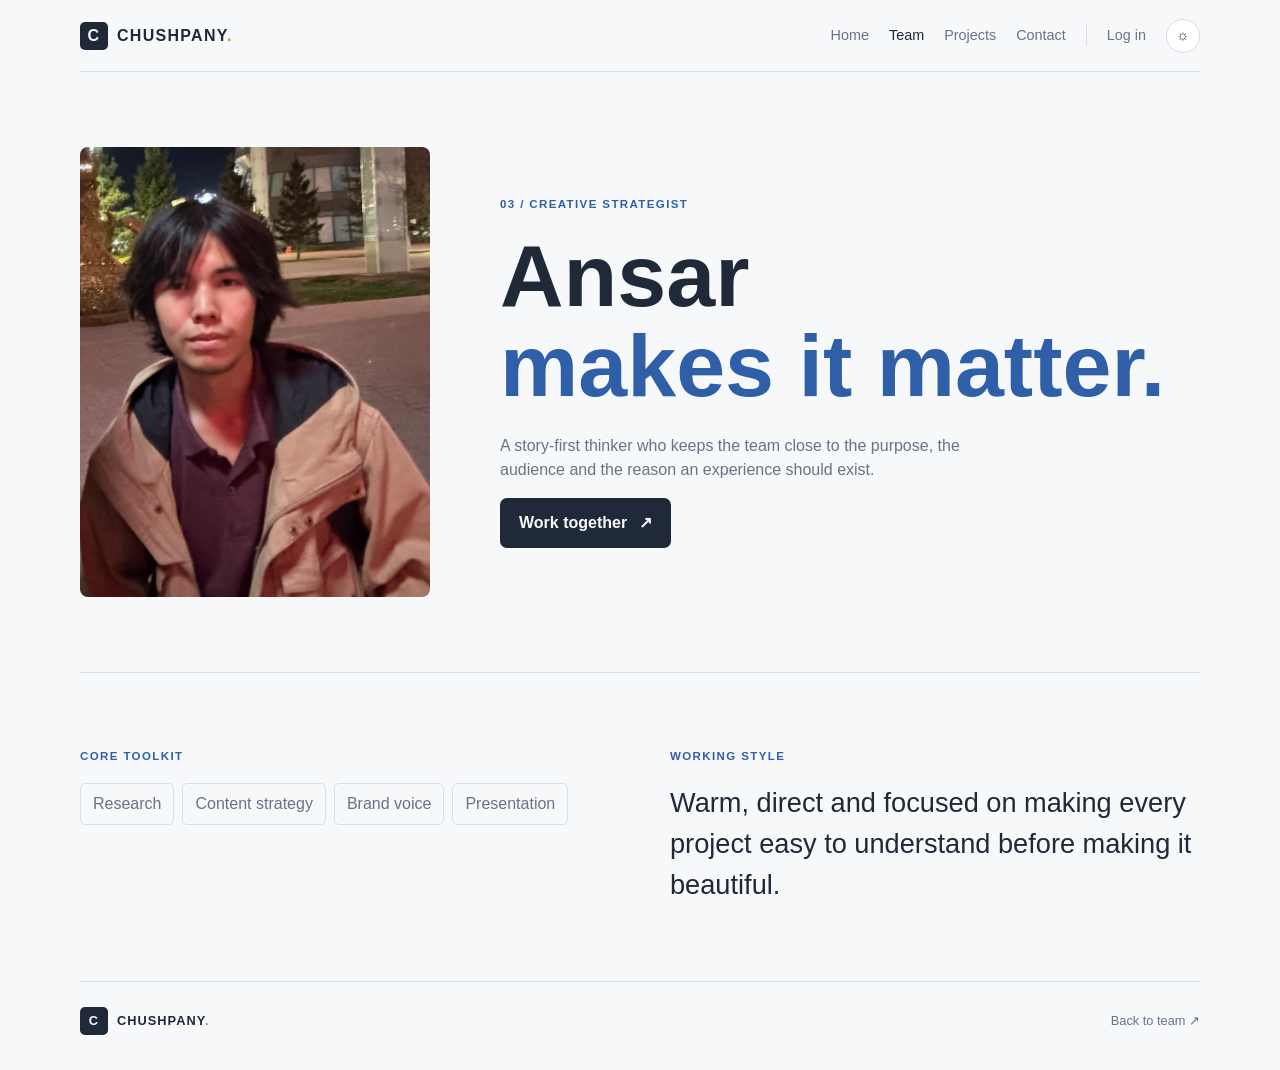
==== commit 8066763b: "Clarify project purpose and audience" ====
--- a/ansar.html
+++ b/ansar.html
@@ -1 +1 @@
-<!doctype html><html lang="en"><head><meta charset="UTF-8"><meta name="viewport" content="width=device-width, initial-scale=1.0"><title>Ansar | Chushpany</title><link rel="preconnect" href="https://fonts.googleapis.com"><link rel="preconnect" href="https://fonts.gstatic.com" crossorigin><link href="https://fonts.googleapis.com/css2?family=DM+Sans:wght@400;500;600;700&family=Space+Grotesk:wght@500;600;700&display=swap" rel="stylesheet"><link rel="stylesheet" href="css/style.css"></head><body><div class="page-shell"><header class="site-header"><a class="brand" href="index.html"><span class="brand-mark">C</span><span>CHUSHPANY<span class="brand-accent">.</span></span></a><button class="menu-toggle" aria-label="Open menu">☰</button><nav class="site-nav"><a href="index.html">Home</a><a class="active" href="team.html">Team</a><a href="projects.html">Projects</a><a href="contact.html">Contact</a><a class="nav-login" href="login.html">Log in</a><button class="theme-toggle" data-theme-toggle aria-label="Toggle light and dark mode">☼</button></nav></header><main><section class="profile-hero section"><div class="profile-photo"><img src="assets/team/ansar.jpg" alt="Ansar portrait"></div><div><p class="eyebrow">03 / Creative strategist</p><h1>Ansar<br><span class="gradient-text">makes it matter.</span></h1><p class="intro-lead">A story-first thinker who keeps the team close to the purpose, the audience and the reason an experience should exist.</p><a class="button button-primary" href="contact.html">Work together <span>↗</span></a></div></section><section class="section profile-details"><div><p class="eyebrow">Core toolkit</p><div class="tag-list"><span>Research</span><span>Content strategy</span><span>Brand voice</span><span>Presentation</span></div></div><div><p class="eyebrow">Working style</p><p class="large-copy">Warm, direct and focused on making every project easy to understand before making it beautiful.</p></div></section></main><footer class="site-footer"><a class="brand" href="index.html"><span class="brand-mark">C</span><span>CHUSHPANY<span class="brand-accent">.</span></span></a><p>Built with curiosity in Almaty © 2026</p><a href="team.html">Back to team ↗</a></footer></div><script src="js/script.js"></script></body></html>
+<!doctype html><html lang="en"><head><meta charset="UTF-8"><meta name="viewport" content="width=device-width, initial-scale=1.0"><title>Ansar | Chushpany</title><link rel="preconnect" href="https://fonts.googleapis.com"><link rel="preconnect" href="https://fonts.gstatic.com" crossorigin><link href="https://fonts.googleapis.com/css2?family=DM+Sans:wght@400;500;600;700&family=Space+Grotesk:wght@500;600;700&display=swap" rel="stylesheet"><link rel="stylesheet" href="css/style.css"></head><body><div class="page-shell"><header class="site-header"><a class="brand" href="index.html"><span class="brand-mark">C</span><span>CHUSHPANY<span class="brand-accent">.</span></span></a><button class="menu-toggle" aria-label="Open menu">☰</button><nav class="site-nav"><a href="index.html">Home</a><a class="active" href="team.html">Team</a><a href="projects.html">Projects</a><a href="contact.html">Contact</a><a class="nav-login" href="login.html">Log in</a><button class="theme-toggle" data-theme-toggle aria-label="Toggle light and dark mode">☼</button></nav></header><main><section class="profile-hero section"><div class="profile-photo"><img src="assets/team/ansar.jpg" alt="Ansar portrait"></div><div><p class="eyebrow">03 / Creative strategist</p><h1>Ansar<br><span class="gradient-text">makes it matter.</span></h1><p class="intro-lead">A story-first thinker who keeps the team close to the purpose, the audience and the reason an experience should exist.</p><a class="button button-primary" href="contact.html">Work together <span>↗</span></a></div></section><section class="section profile-details"><div><p class="eyebrow">Core toolkit</p><div class="tag-list"><span>Research</span><span>Content strategy</span><span>Brand voice</span><span>Presentation</span></div></div><div><p class="eyebrow">Working style</p><p class="large-copy">Warm, direct and focused on making every project easy to understand before making it beautiful.</p></div></section></main><footer class="site-footer"><a class="brand" href="index.html"><span class="brand-mark">C</span><span>CHUSHPANY<span class="brand-accent">.</span></span></a><a href="team.html">Back to team ↗</a></footer></div><script src="js/script.js"></script></body></html>
--- a/css/style.css
+++ b/css/style.css
@@ -82,6 +82,9 @@
 .contact-layout { display:grid; grid-template-columns:1fr .7fr; gap:70px; }.form-card,.auth-card { background:var(--card); border:1px solid var(--line); border-radius:8px; padding:28px; }.form-row { display:flex; flex-direction:column; gap:6px; margin-bottom:16px; }.form-row label { font-size:.8rem; font-weight:700; }.form-row input,.form-row textarea { border:0; border-bottom:1px solid var(--line); outline:0; background:transparent; color:var(--text); padding:9px 0; }.field-error { color:#d24f47; min-height:17px; font-size:.74rem; }.form-status { min-height:20px; color:#3c9b70; font-size:.8rem; }.contact-email { font-size:2rem; font-weight:700; color:var(--accent); }.contact-fact { border-top:1px solid var(--line); padding:14px 0; display:flex; justify-content:space-between; color:var(--muted); font-size:.82rem; }.contact-fact strong { color:var(--text); }
 .auth-wrap { display:grid; place-items:center; min-height:560px; }.auth-card { width:min(100%,480px); }.auth-card h1 { font-size:4rem; line-height:1.05; margin:0 0 15px; }.auth-card>p { color:var(--muted); }.auth-switch { font-size:.85rem; }.auth-switch a { color:var(--accent); font-weight:700; }.profile-account { display:flex; align-items:center; gap:35px; }.account-avatar { width:120px; height:120px; border-radius:8px; background:var(--accent); color:#fff; display:grid; place-items:center; font-size:3rem; font-weight:700; }.profile-account h1 { font-size:4rem; margin:0; }.account-note { border-top:1px solid var(--line); }.account-note h2 { font-size:2.5rem; max-width:650px; }.account-note p:last-child { color:var(--muted); max-width:500px; }
 @keyframes spin { to { transform:rotate(360deg); } }
+.purpose-box { border-top:1px solid var(--line); background:var(--card); padding:30px; }
+.purpose-box h2 { max-width:700px; font-size:2rem; margin:0 0 12px; }
+.purpose-box p:last-child { max-width:700px; color:var(--muted); margin:0; }
 @media(max-width:800px) {
   .page-shell { padding:0 20px; }.site-header { height:65px; }.menu-toggle { display:block; }.site-nav { display:none; position:absolute; z-index:3; top:65px; left:0; right:0; background:var(--card); border-bottom:1px solid var(--line); padding:20px; flex-direction:column; align-items:flex-start; }.site-nav.open { display:flex; }.nav-login { border:0; padding-left:0; }.theme-toggle { position:absolute; right:20px; top:15px; }.section { padding:55px 0; }.hero,.intro-strip,.strip-content,.api-panel,.contact-layout,.profile-details { grid-template-columns:1fr; gap:35px; }.hero-art { min-height:300px; padding:30px 20px; }.hero h1,.page-intro h1 { font-size:3.5rem; }.hero-actions { margin-bottom:30px; }.hero-meta { gap:14px; flex-wrap:wrap; }.team-preview,.projects-grid { grid-template-columns:1fr; }.person-card { min-height:300px; }.section-heading { align-items:flex-start; flex-direction:column; gap:15px; }.featured-project { grid-template-columns:35px 1fr 42px; }.team-row { grid-template-columns:28px 70px 1fr 35px; gap:10px; }.team-row img,.row-avatar { width:70px; height:85px; }.team-row h2 { font-size:1.3rem; }.team-row p { font-size:.8rem; }.profile-hero { grid-template-columns:1fr; gap:30px; }.profile-photo,.profile-avatar { height:360px; }.project-controls { align-items:stretch; flex-direction:column; }.site-footer { align-items:flex-start; flex-direction:column; gap:14px; }.profile-account { align-items:flex-start; flex-direction:column; }.profile-account h1 { font-size:3rem; }
 }
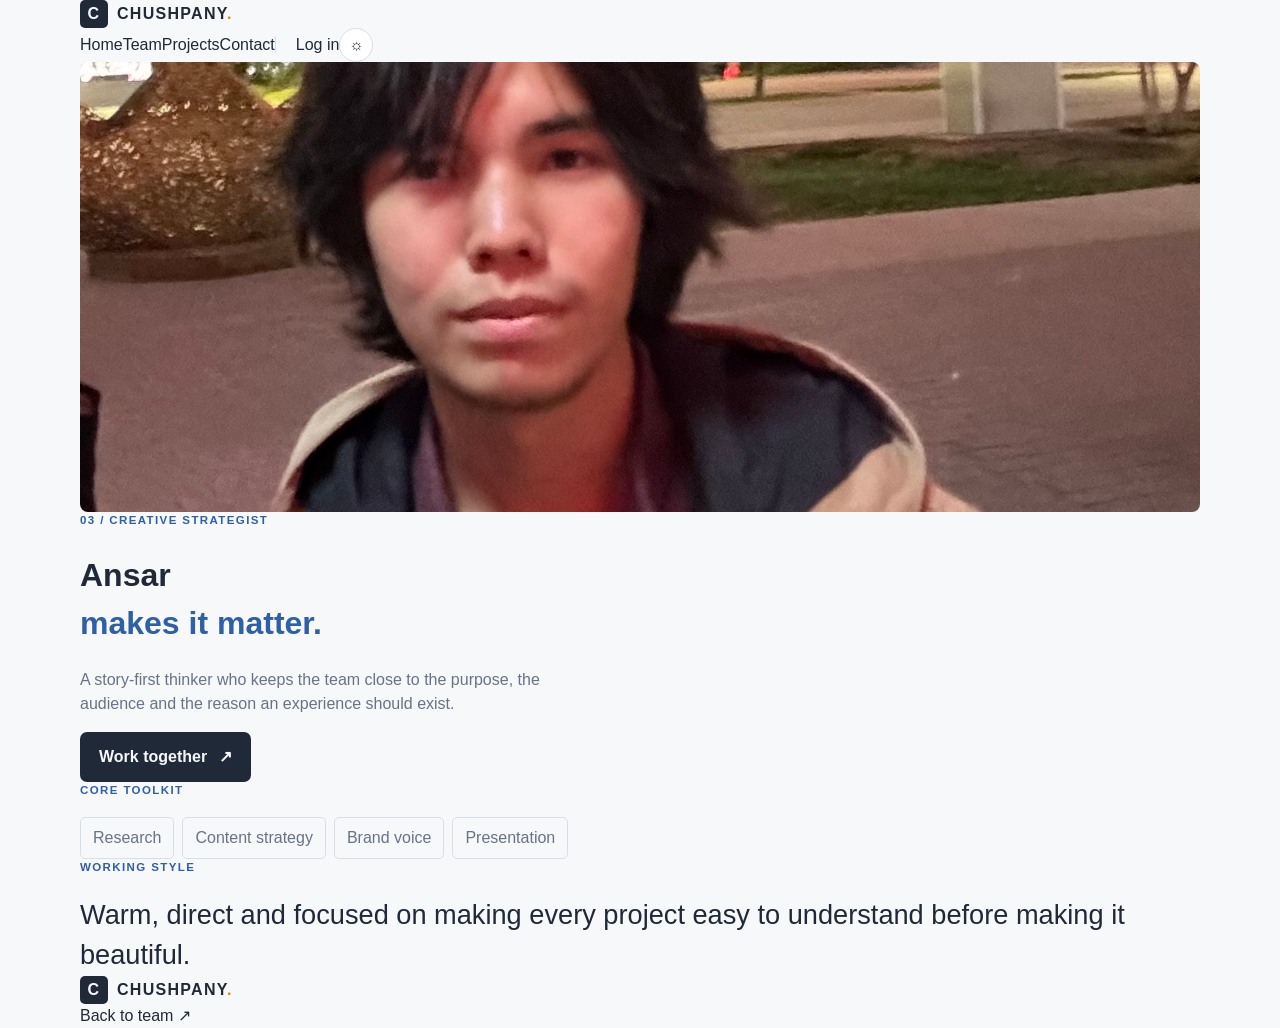
==== commit a0214ba2: "Organize project files and document code" ====
--- a/ansar.html
+++ b/ansar.html
@@ -1 +1,67 @@
-<!doctype html><html lang="en"><head><meta charset="UTF-8"><meta name="viewport" content="width=device-width, initial-scale=1.0"><title>Ansar | Chushpany</title><link rel="preconnect" href="https://fonts.googleapis.com"><link rel="preconnect" href="https://fonts.gstatic.com" crossorigin><link href="https://fonts.googleapis.com/css2?family=DM+Sans:wght@400;500;600;700&family=Space+Grotesk:wght@500;600;700&display=swap" rel="stylesheet"><link rel="stylesheet" href="css/style.css"></head><body><div class="page-shell"><header class="site-header"><a class="brand" href="index.html"><span class="brand-mark">C</span><span>CHUSHPANY<span class="brand-accent">.</span></span></a><button class="menu-toggle" aria-label="Open menu">☰</button><nav class="site-nav"><a href="index.html">Home</a><a class="active" href="team.html">Team</a><a href="projects.html">Projects</a><a href="contact.html">Contact</a><a class="nav-login" href="login.html">Log in</a><button class="theme-toggle" data-theme-toggle aria-label="Toggle light and dark mode">☼</button></nav></header><main><section class="profile-hero section"><div class="profile-photo"><img src="assets/team/ansar.jpg" alt="Ansar portrait"></div><div><p class="eyebrow">03 / Creative strategist</p><h1>Ansar<br><span class="gradient-text">makes it matter.</span></h1><p class="intro-lead">A story-first thinker who keeps the team close to the purpose, the audience and the reason an experience should exist.</p><a class="button button-primary" href="contact.html">Work together <span>↗</span></a></div></section><section class="section profile-details"><div><p class="eyebrow">Core toolkit</p><div class="tag-list"><span>Research</span><span>Content strategy</span><span>Brand voice</span><span>Presentation</span></div></div><div><p class="eyebrow">Working style</p><p class="large-copy">Warm, direct and focused on making every project easy to understand before making it beautiful.</p></div></section></main><footer class="site-footer"><a class="brand" href="index.html"><span class="brand-mark">C</span><span>CHUSHPANY<span class="brand-accent">.</span></span></a><a href="team.html">Back to team ↗</a></footer></div><script src="js/script.js"></script></body></html>
+<!DOCTYPE html>
+
+<html lang="en">
+<head>
+  <meta charset="UTF-8">
+  <meta name="viewport" content="width=device-width, initial-scale=1.0">
+
+  <title>Ansar | Chushpany</title>
+  <link rel="preconnect" href="https://fonts.googleapis.com">
+  <link rel="preconnect" href="https://fonts.gstatic.com" crossorigin="">
+  <link href=
+  "https://fonts.googleapis.com/css2?family=DM+Sans:wght@400;500;600;700&amp;family=Space+Grotesk:wght@500;600;700&amp;display=swap"
+  rel="stylesheet" type="text/css">
+  <link rel="stylesheet" href="css/style.css" type="text/css">
+</head>
+
+<body>
+  <div class="page-shell">
+    <a class="brand" href="index.html"><span class="brand-mark">C</span><span>CHUSHPANY<span class=
+    "brand-accent">.</span></span></a><button class="menu-toggle" aria-label="Open menu">☰</button><a href=
+    "index.html">Home</a><a class="active" href="team.html">Team</a><a href="projects.html">Projects</a><a href=
+    "contact.html">Contact</a><a class="nav-login" href="login.html">Log in</a><button class="theme-toggle"
+    data-theme-toggle="" aria-label="Toggle light and dark mode">☼</button>
+
+    <div class="profile-photo">
+      <img src="images/team/ansar.jpg" alt="Ansar portrait">
+    </div>
+
+
+    <div>
+      <p class="eyebrow">03 / Creative strategist</p>
+
+
+      <h1>Ansar<br>
+      <span class="gradient-text">makes it matter.</span></h1>
+
+
+      <p class="intro-lead">A story-first thinker who keeps the team close to the purpose, the audience and the reason
+      an experience should exist.</p>
+      <a class="button button-primary" href="contact.html">Work together <span>↗</span></a>
+    </div>
+
+
+    <div>
+      <p class="eyebrow">Core toolkit</p>
+
+
+      <div class="tag-list">
+        <span>Research</span><span>Content strategy</span><span>Brand voice</span><span>Presentation</span>
+      </div>
+    </div>
+
+
+    <div>
+      <p class="eyebrow">Working style</p>
+
+
+      <p class="large-copy">Warm, direct and focused on making every project easy to understand before making it
+      beautiful.</p>
+    </div>
+    <a class="brand" href="index.html"><span class="brand-mark">C</span><span>CHUSHPANY<span class=
+    "brand-accent">.</span></span></a><a href="team.html">Back to team ↗</a>
+  </div>
+  <script src="js/script.js" type="text/javascript">
+</script>
+</body>
+</html>
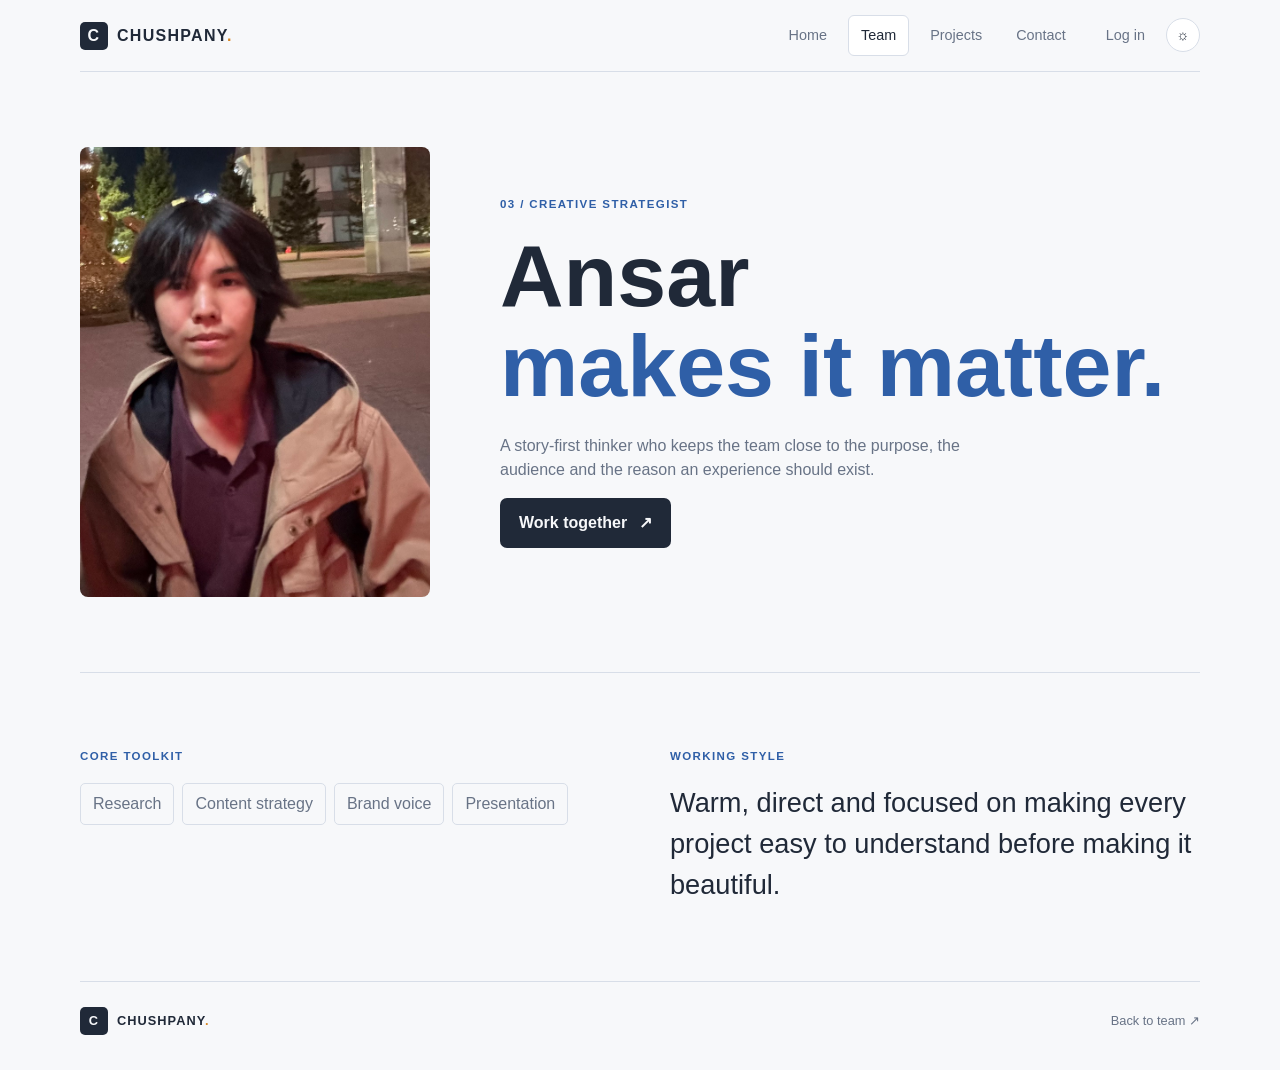
==== commit 29b67e3d: "Restore shared page navigation structure" ====
--- a/ansar.html
+++ b/ansar.html
@@ -1,67 +1 @@
-<!DOCTYPE html>
-
-<html lang="en">
-<head>
-  <meta charset="UTF-8">
-  <meta name="viewport" content="width=device-width, initial-scale=1.0">
-
-  <title>Ansar | Chushpany</title>
-  <link rel="preconnect" href="https://fonts.googleapis.com">
-  <link rel="preconnect" href="https://fonts.gstatic.com" crossorigin="">
-  <link href=
-  "https://fonts.googleapis.com/css2?family=DM+Sans:wght@400;500;600;700&amp;family=Space+Grotesk:wght@500;600;700&amp;display=swap"
-  rel="stylesheet" type="text/css">
-  <link rel="stylesheet" href="css/style.css" type="text/css">
-</head>
-
-<body>
-  <div class="page-shell">
-    <a class="brand" href="index.html"><span class="brand-mark">C</span><span>CHUSHPANY<span class=
-    "brand-accent">.</span></span></a><button class="menu-toggle" aria-label="Open menu">☰</button><a href=
-    "index.html">Home</a><a class="active" href="team.html">Team</a><a href="projects.html">Projects</a><a href=
-    "contact.html">Contact</a><a class="nav-login" href="login.html">Log in</a><button class="theme-toggle"
-    data-theme-toggle="" aria-label="Toggle light and dark mode">☼</button>
-
-    <div class="profile-photo">
-      <img src="images/team/ansar.jpg" alt="Ansar portrait">
-    </div>
-
-
-    <div>
-      <p class="eyebrow">03 / Creative strategist</p>
-
-
-      <h1>Ansar<br>
-      <span class="gradient-text">makes it matter.</span></h1>
-
-
-      <p class="intro-lead">A story-first thinker who keeps the team close to the purpose, the audience and the reason
-      an experience should exist.</p>
-      <a class="button button-primary" href="contact.html">Work together <span>↗</span></a>
-    </div>
-
-
-    <div>
-      <p class="eyebrow">Core toolkit</p>
-
-
-      <div class="tag-list">
-        <span>Research</span><span>Content strategy</span><span>Brand voice</span><span>Presentation</span>
-      </div>
-    </div>
-
-
-    <div>
-      <p class="eyebrow">Working style</p>
-
-
-      <p class="large-copy">Warm, direct and focused on making every project easy to understand before making it
-      beautiful.</p>
-    </div>
-    <a class="brand" href="index.html"><span class="brand-mark">C</span><span>CHUSHPANY<span class=
-    "brand-accent">.</span></span></a><a href="team.html">Back to team ↗</a>
-  </div>
-  <script src="js/script.js" type="text/javascript">
-</script>
-</body>
-</html>
+<!doctype html><html lang="en"><head><meta charset="UTF-8"><meta name="viewport" content="width=device-width, initial-scale=1.0"><title>Ansar | Chushpany</title><link rel="preconnect" href="https://fonts.googleapis.com"><link rel="preconnect" href="https://fonts.gstatic.com" crossorigin><link href="https://fonts.googleapis.com/css2?family=DM+Sans:wght@400;500;600;700&family=Space+Grotesk:wght@500;600;700&display=swap" rel="stylesheet"><link rel="stylesheet" href="css/style.css"></head><body><div class="page-shell"><header class="site-header"><a class="brand" href="index.html"><span class="brand-mark">C</span><span>CHUSHPANY<span class="brand-accent">.</span></span></a><button class="menu-toggle" aria-label="Open menu">☰</button><nav class="site-nav"><a href="index.html">Home</a><a class="active" href="team.html">Team</a><a href="projects.html">Projects</a><a href="contact.html">Contact</a><a class="nav-login" href="login.html">Log in</a><button class="theme-toggle" data-theme-toggle aria-label="Toggle light and dark mode">☼</button></nav></header><main><section class="profile-hero section"><div class="profile-photo"><img src="images/team/ansar.jpg" alt="Ansar portrait"></div><div><p class="eyebrow">03 / Creative strategist</p><h1>Ansar<br><span class="gradient-text">makes it matter.</span></h1><p class="intro-lead">A story-first thinker who keeps the team close to the purpose, the audience and the reason an experience should exist.</p><a class="button button-primary" href="contact.html">Work together <span>↗</span></a></div></section><section class="section profile-details"><div><p class="eyebrow">Core toolkit</p><div class="tag-list"><span>Research</span><span>Content strategy</span><span>Brand voice</span><span>Presentation</span></div></div><div><p class="eyebrow">Working style</p><p class="large-copy">Warm, direct and focused on making every project easy to understand before making it beautiful.</p></div></section></main><footer class="site-footer"><a class="brand" href="index.html"><span class="brand-mark">C</span><span>CHUSHPANY<span class="brand-accent">.</span></span></a><a href="team.html">Back to team ↗</a></footer></div><script src="js/script.js"></script></body></html>
--- a/css/style.css
+++ b/css/style.css
@@ -28,9 +28,10 @@
 .brand { font-weight: 700; letter-spacing: .08em; display: flex; gap: 9px; align-items: center; }
 .brand-mark { width: 28px; height: 28px; border-radius: 5px; background: var(--text); color: var(--bg); display: grid; place-items: center; }
 .brand-accent { color: var(--accent2); }
-.site-nav { display: flex; align-items: center; gap: 20px; color: var(--muted); font-size: .9rem; }
-.site-nav a:hover, .site-nav a.active { color: var(--text); }
-.nav-login { border-left: 1px solid var(--line); padding-left: 20px; }
+.site-nav { display: flex; align-items: center; gap: 8px; color: var(--muted); font-size: .9rem; white-space: nowrap; }
+.site-nav a { display: inline-block; padding: 9px 12px; border: 1px solid transparent; border-radius: 6px; }
+.site-nav a:hover, .site-nav a.active { color: var(--text); background: var(--card); border-color: var(--line); }
+.nav-login { margin-left: 6px; }
 .theme-toggle { width: 34px; height: 34px; border-radius: 50%; border: 1px solid var(--line); background: var(--card); color: var(--text); }
 .menu-toggle { display: none; background: none; border: 0; color: var(--text); font-size: 1.3rem; }
 .section { padding: 75px 0; }
@@ -85,6 +86,6 @@
 .purpose-box { border-top:1px solid var(--line); background:var(--card); padding:30px; }
 .purpose-box h2 { max-width:700px; font-size:2rem; margin:0 0 12px; }
 .purpose-box p:last-child { max-width:700px; color:var(--muted); margin:0; }
-@media(max-width:800px) {
+@media(max-width:650px) {
   .page-shell { padding:0 20px; }.site-header { height:65px; }.menu-toggle { display:block; }.site-nav { display:none; position:absolute; z-index:3; top:65px; left:0; right:0; background:var(--card); border-bottom:1px solid var(--line); padding:20px; flex-direction:column; align-items:flex-start; }.site-nav.open { display:flex; }.nav-login { border:0; padding-left:0; }.theme-toggle { position:absolute; right:20px; top:15px; }.section { padding:55px 0; }.hero,.intro-strip,.strip-content,.api-panel,.contact-layout,.profile-details { grid-template-columns:1fr; gap:35px; }.hero-art { min-height:300px; padding:30px 20px; }.hero h1,.page-intro h1 { font-size:3.5rem; }.hero-actions { margin-bottom:30px; }.hero-meta { gap:14px; flex-wrap:wrap; }.team-preview,.projects-grid { grid-template-columns:1fr; }.person-card { min-height:300px; }.section-heading { align-items:flex-start; flex-direction:column; gap:15px; }.featured-project { grid-template-columns:35px 1fr 42px; }.team-row { grid-template-columns:28px 70px 1fr 35px; gap:10px; }.team-row img,.row-avatar { width:70px; height:85px; }.team-row h2 { font-size:1.3rem; }.team-row p { font-size:.8rem; }.profile-hero { grid-template-columns:1fr; gap:30px; }.profile-photo,.profile-avatar { height:360px; }.project-controls { align-items:stretch; flex-direction:column; }.site-footer { align-items:flex-start; flex-direction:column; gap:14px; }.profile-account { align-items:flex-start; flex-direction:column; }.profile-account h1 { font-size:3rem; }
 }
